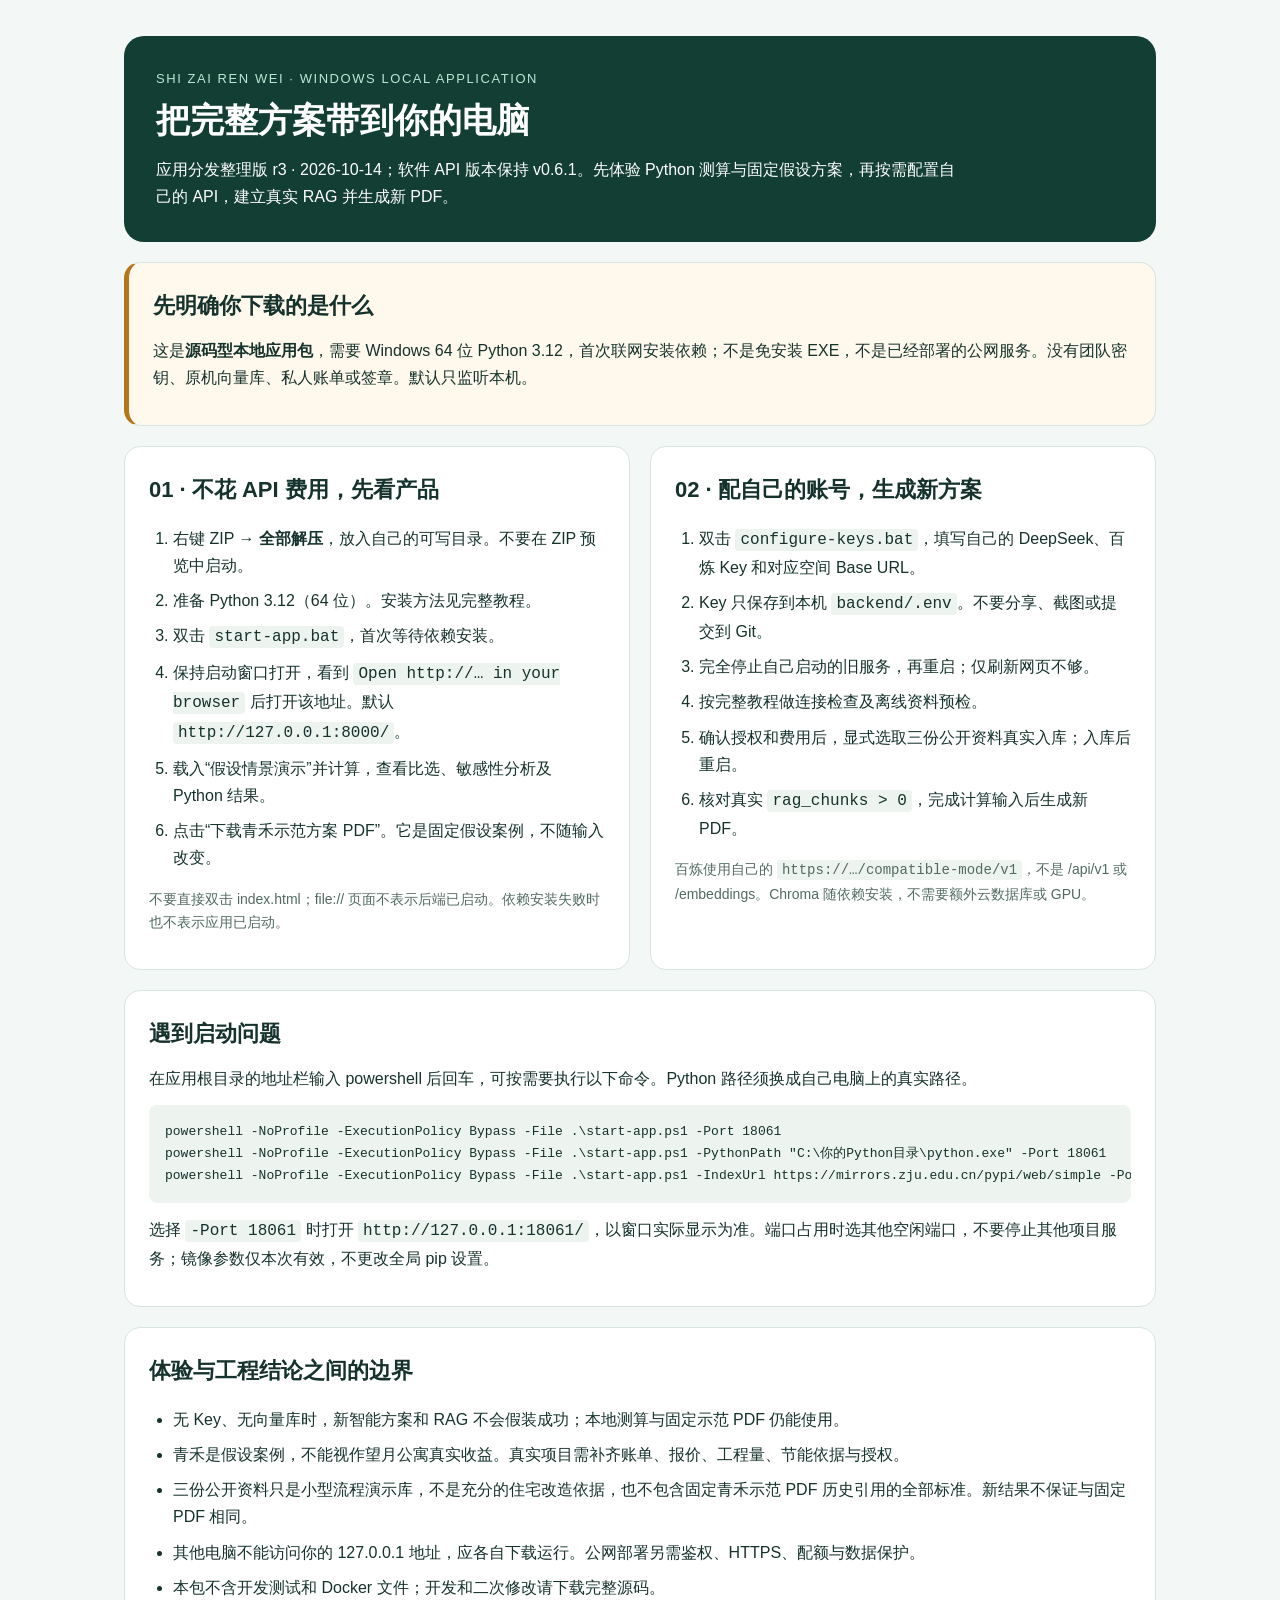
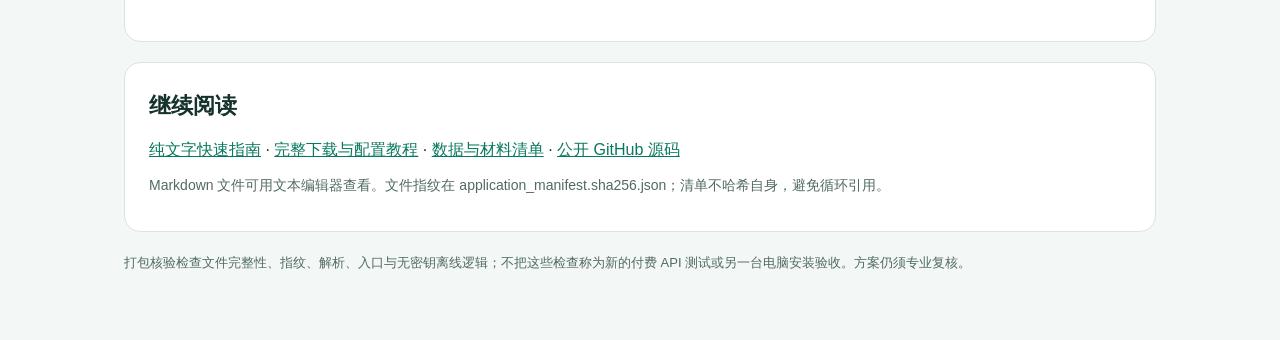
==== tools/templates/开始使用.html @ 920b5f08 "Publish r3 Windows application and consistent configuration materials" ====
<!doctype html>
<html lang="zh-CN">
<head>
<meta charset="UTF-8">
<meta name="viewport" content="width=device-width, initial-scale=1">
<title>室在人为 · 开始使用</title>
<style>
:root{color-scheme:light;--ink:#16322c;--muted:#526a63;--green:#08795f;--line:#d8e5df}*{box-sizing:border-box}body{margin:0;background:#f3f7f5;color:var(--ink);font:16px/1.7 "Microsoft YaHei","PingFang SC",sans-serif}main{max-width:1080px;margin:36px auto;padding:0 24px 40px}header{background:#123e33;color:#fff;padding:32px;border-radius:20px}h1{margin:8px 0;font-size:34px;line-height:1.35}.tag{font-size:13px;color:#bce7d4;letter-spacing:.12em}header p{margin:12px 0 0;max-width:800px}section{background:#fff;border:1px solid var(--line);border-radius:16px;padding:24px;margin-top:20px}h2{font-size:22px;margin:0 0 12px}h3{font-size:17px;margin:0 0 8px}p{margin:10px 0}.grid{display:grid;grid-template-columns:1fr 1fr;gap:20px}.note{border-left:5px solid #b37619;background:#fff9ed}ol,ul{padding-left:1.5em}li{margin:8px 0}code,pre{font-family:Consolas,monospace;background:#edf3ef}code{padding:2px 5px;border-radius:4px}pre{padding:16px;overflow:auto;font-size:13px;line-height:1.7;border-radius:8px}a{color:var(--green);overflow-wrap:anywhere}footer{color:var(--muted);font-size:13px;margin-top:20px}.small{font-size:14px;color:var(--muted)}@media(max-width:700px){.grid{grid-template-columns:1fr}main{margin:18px auto;padding:0 14px 24px}header,section{padding:20px}h1{font-size:28px}}@media print{body{background:white}main{max-width:none;margin:0;padding:0}header{background:white;color:#16322c;border:1px solid #16322c}.tag{color:#526a63}section{break-inside:avoid}a{color:#16322c}}
</style>
</head>
<body><main>
<header><div class="tag">SHI ZAI REN WEI · WINDOWS LOCAL APPLICATION</div><h1>把完整方案带到你的电脑</h1><p>应用分发整理版 r3 · 2026-10-14；软件 API 版本保持 v0.6.1。先体验 Python 测算与固定假设方案，再按需配置自己的 API，建立真实 RAG 并生成新 PDF。</p></header>
<section class="note"><h2>先明确你下载的是什么</h2><p>这是<strong>源码型本地应用包</strong>，需要 Windows 64 位 Python 3.12，首次联网安装依赖；不是免安装 EXE，不是已经部署的公网服务。没有团队密钥、原机向量库、私人账单或签章。默认只监听本机。</p></section>
<div class="grid">
<section><h2>01 · 不花 API 费用，先看产品</h2><ol><li>右键 ZIP → <strong>全部解压</strong>，放入自己的可写目录。不要在 ZIP 预览中启动。</li><li>准备 Python 3.12（64 位）。安装方法见完整教程。</li><li>双击 <code>start-app.bat</code>，首次等待依赖安装。</li><li>保持启动窗口打开，看到 <code>Open http://… in your browser</code> 后打开该地址。默认 <code>http://127.0.0.1:8000/</code>。</li><li>载入“假设情景演示”并计算，查看比选、敏感性分析及 Python 结果。</li><li>点击“下载青禾示范方案 PDF”。它是固定假设案例，不随输入改变。</li></ol><p class="small">不要直接双击 index.html；file:// 页面不表示后端已启动。依赖安装失败时也不表示应用已启动。</p></section>
<section><h2>02 · 配自己的账号，生成新方案</h2><ol><li>双击 <code>configure-keys.bat</code>，填写自己的 DeepSeek、百炼 Key 和对应空间 Base URL。</li><li>Key 只保存到本机 <code>backend/.env</code>。不要分享、截图或提交到 Git。</li><li>完全停止自己启动的旧服务，再重启；仅刷新网页不够。</li><li>按完整教程做连接检查及离线资料预检。</li><li>确认授权和费用后，显式选取三份公开资料真实入库；入库后重启。</li><li>核对真实 <code>rag_chunks &gt; 0</code>，完成计算输入后生成新 PDF。</li></ol><p class="small">百炼使用自己的 <code>https://…/compatible-mode/v1</code>，不是 /api/v1 或 /embeddings。Chroma 随依赖安装，不需要额外云数据库或 GPU。</p></section>
</div>
<section><h2>遇到启动问题</h2><p>在应用根目录的地址栏输入 powershell 后回车，可按需要执行以下命令。Python 路径须换成自己电脑上的真实路径。</p><pre>powershell -NoProfile -ExecutionPolicy Bypass -File .\start-app.ps1 -Port 18061
powershell -NoProfile -ExecutionPolicy Bypass -File .\start-app.ps1 -PythonPath "C:\你的Python目录\python.exe" -Port 18061
powershell -NoProfile -ExecutionPolicy Bypass -File .\start-app.ps1 -IndexUrl https://mirrors.zju.edu.cn/pypi/web/simple -Port 18061</pre><p>选择 <code>-Port 18061</code> 时打开 <code>http://127.0.0.1:18061/</code>，以窗口实际显示为准。端口占用时选其他空闲端口，不要停止其他项目服务；镜像参数仅本次有效，不更改全局 pip 设置。</p></section>
<section><h2>体验与工程结论之间的边界</h2><ul><li>无 Key、无向量库时，新智能方案和 RAG 不会假装成功；本地测算与固定示范 PDF 仍能使用。</li><li>青禾是假设案例，不能视作望月公寓真实收益。真实项目需补齐账单、报价、工程量、节能依据与授权。</li><li>三份公开资料只是小型流程演示库，不是充分的住宅改造依据，也不包含固定青禾示范 PDF 历史引用的全部标准。新结果不保证与固定 PDF 相同。</li><li>其他电脑不能访问你的 127.0.0.1 地址，应各自下载运行。公网部署另需鉴权、HTTPS、配额与数据保护。</li><li>本包不含开发测试和 Docker 文件；开发和二次修改请下载完整源码。</li></ul></section>
<section><h2>继续阅读</h2><p><a href="开始使用.txt">纯文字快速指南</a> · <a href="docs/下载后运行与配置.md">完整下载与配置教程</a> · <a href="docs/数据与材料收集清单.md">数据与材料清单</a> · <a href="https://github.com/zjuhechao/shi-zai-ren-wei">公开 GitHub 源码</a></p><p class="small">Markdown 文件可用文本编辑器查看。文件指纹在 application_manifest.sha256.json；清单不哈希自身，避免循环引用。</p></section>
<footer>打包核验检查文件完整性、指纹、解析、入口与无密钥离线逻辑；不把这些检查称为新的付费 API 测试或另一台电脑安装验收。方案仍须专业复核。</footer>
</main></body></html>
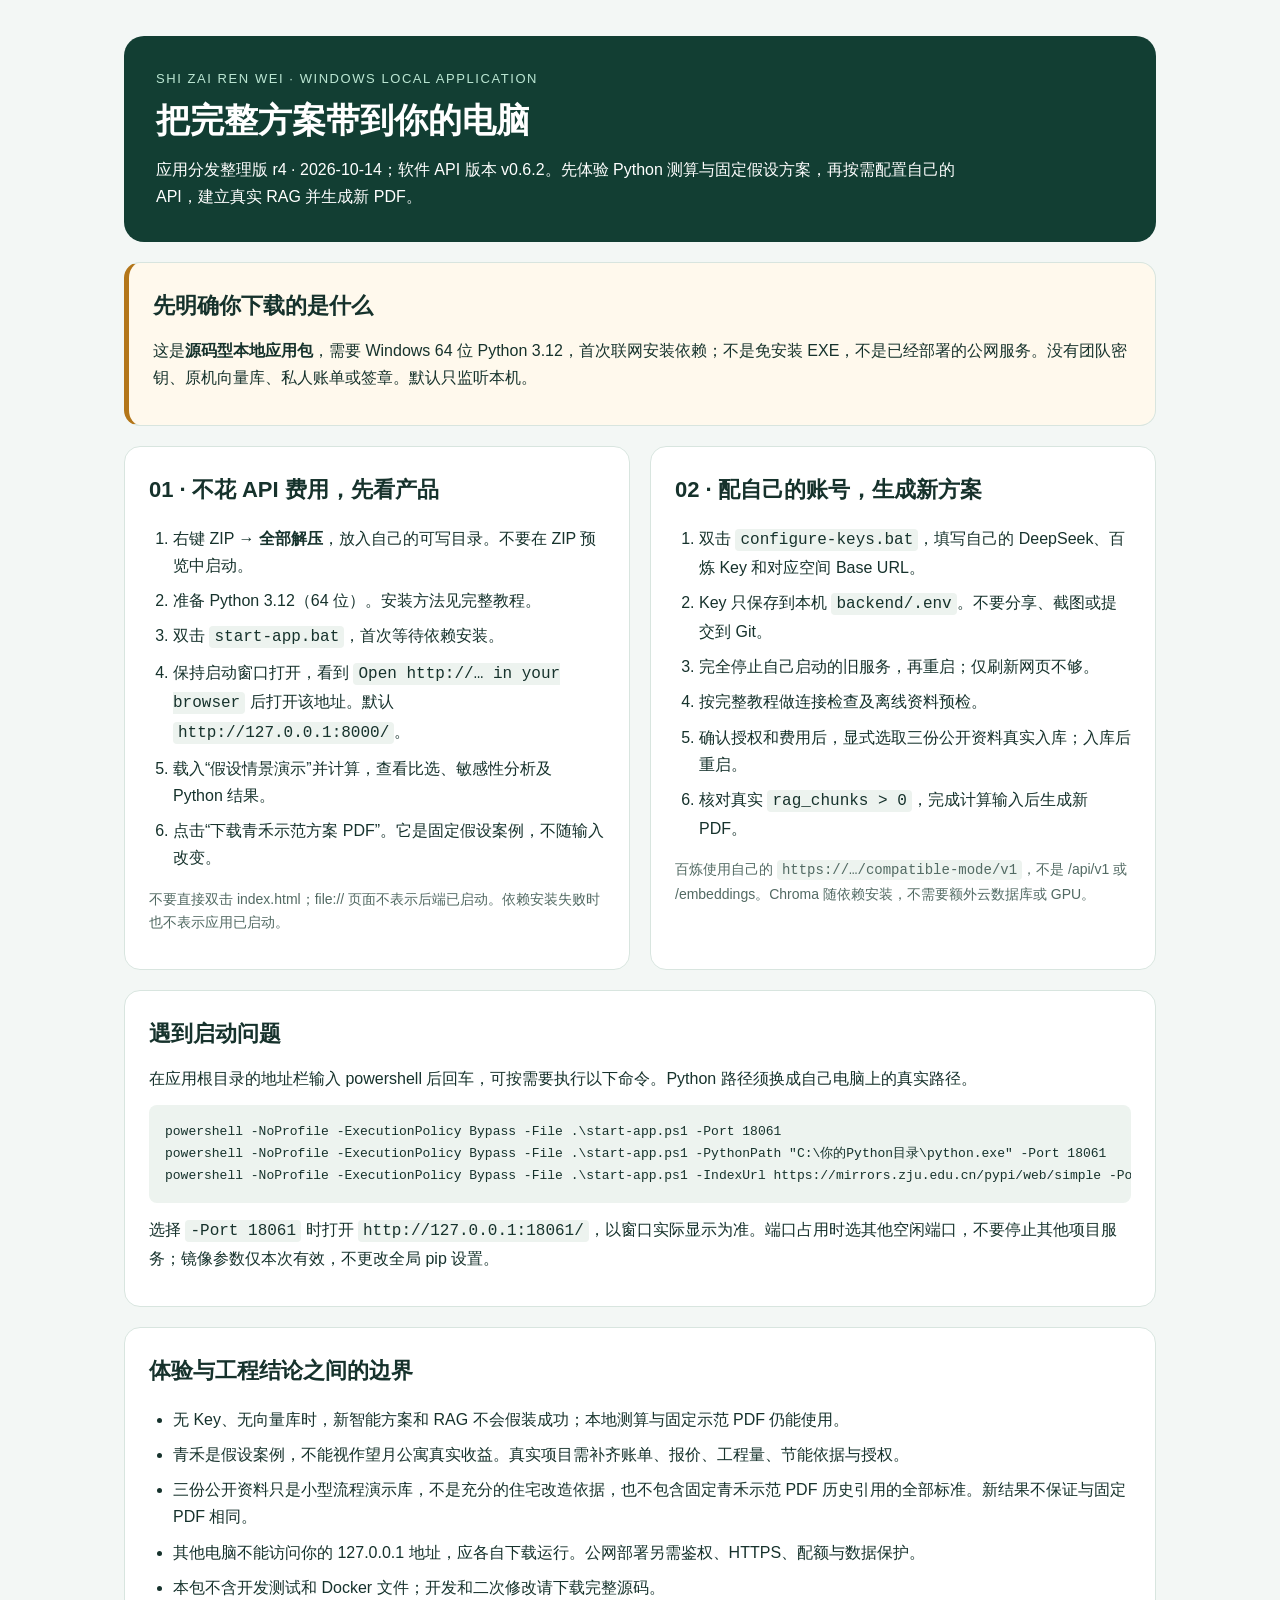
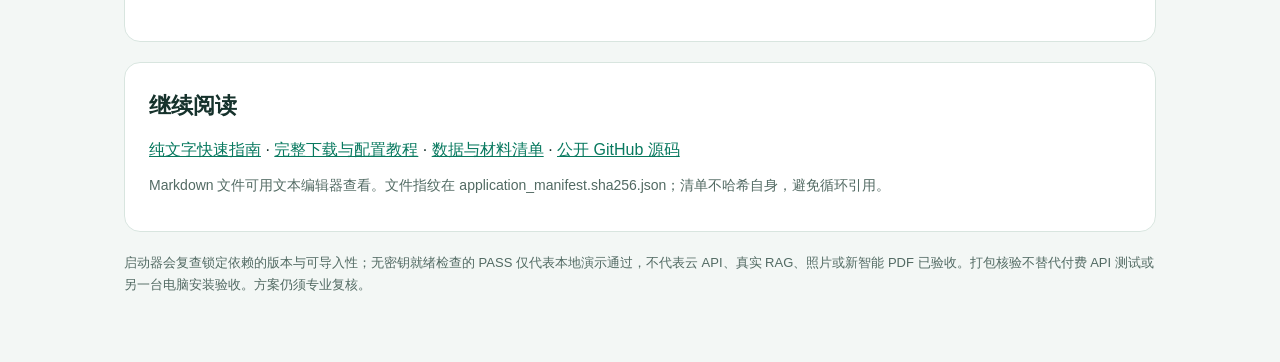
==== commit 1952436e: "Harden v0.6.2 local demo and synchronize r4 delivery" ====
--- a/tools/templates/开始使用.html
+++ b/tools/templates/开始使用.html
@@ -9,7 +9,7 @@
 </style>
 </head>
 <body><main>
-<header><div class="tag">SHI ZAI REN WEI · WINDOWS LOCAL APPLICATION</div><h1>把完整方案带到你的电脑</h1><p>应用分发整理版 r3 · 2026-10-14；软件 API 版本保持 v0.6.1。先体验 Python 测算与固定假设方案，再按需配置自己的 API，建立真实 RAG 并生成新 PDF。</p></header>
+<header><div class="tag">SHI ZAI REN WEI · WINDOWS LOCAL APPLICATION</div><h1>把完整方案带到你的电脑</h1><p>应用分发整理版 r4 · 2026-10-14；软件 API 版本 v0.6.2。先体验 Python 测算与固定假设方案，再按需配置自己的 API，建立真实 RAG 并生成新 PDF。</p></header>
 <section class="note"><h2>先明确你下载的是什么</h2><p>这是<strong>源码型本地应用包</strong>，需要 Windows 64 位 Python 3.12，首次联网安装依赖；不是免安装 EXE，不是已经部署的公网服务。没有团队密钥、原机向量库、私人账单或签章。默认只监听本机。</p></section>
 <div class="grid">
 <section><h2>01 · 不花 API 费用，先看产品</h2><ol><li>右键 ZIP → <strong>全部解压</strong>，放入自己的可写目录。不要在 ZIP 预览中启动。</li><li>准备 Python 3.12（64 位）。安装方法见完整教程。</li><li>双击 <code>start-app.bat</code>，首次等待依赖安装。</li><li>保持启动窗口打开，看到 <code>Open http://… in your browser</code> 后打开该地址。默认 <code>http://127.0.0.1:8000/</code>。</li><li>载入“假设情景演示”并计算，查看比选、敏感性分析及 Python 结果。</li><li>点击“下载青禾示范方案 PDF”。它是固定假设案例，不随输入改变。</li></ol><p class="small">不要直接双击 index.html；file:// 页面不表示后端已启动。依赖安装失败时也不表示应用已启动。</p></section>
@@ -20,5 +20,5 @@
 powershell -NoProfile -ExecutionPolicy Bypass -File .\start-app.ps1 -IndexUrl https://mirrors.zju.edu.cn/pypi/web/simple -Port 18061</pre><p>选择 <code>-Port 18061</code> 时打开 <code>http://127.0.0.1:18061/</code>，以窗口实际显示为准。端口占用时选其他空闲端口，不要停止其他项目服务；镜像参数仅本次有效，不更改全局 pip 设置。</p></section>
 <section><h2>体验与工程结论之间的边界</h2><ul><li>无 Key、无向量库时，新智能方案和 RAG 不会假装成功；本地测算与固定示范 PDF 仍能使用。</li><li>青禾是假设案例，不能视作望月公寓真实收益。真实项目需补齐账单、报价、工程量、节能依据与授权。</li><li>三份公开资料只是小型流程演示库，不是充分的住宅改造依据，也不包含固定青禾示范 PDF 历史引用的全部标准。新结果不保证与固定 PDF 相同。</li><li>其他电脑不能访问你的 127.0.0.1 地址，应各自下载运行。公网部署另需鉴权、HTTPS、配额与数据保护。</li><li>本包不含开发测试和 Docker 文件；开发和二次修改请下载完整源码。</li></ul></section>
 <section><h2>继续阅读</h2><p><a href="开始使用.txt">纯文字快速指南</a> · <a href="docs/下载后运行与配置.md">完整下载与配置教程</a> · <a href="docs/数据与材料收集清单.md">数据与材料清单</a> · <a href="https://github.com/zjuhechao/shi-zai-ren-wei">公开 GitHub 源码</a></p><p class="small">Markdown 文件可用文本编辑器查看。文件指纹在 application_manifest.sha256.json；清单不哈希自身，避免循环引用。</p></section>
-<footer>打包核验检查文件完整性、指纹、解析、入口与无密钥离线逻辑；不把这些检查称为新的付费 API 测试或另一台电脑安装验收。方案仍须专业复核。</footer>
+<footer>启动器会复查锁定依赖的版本与可导入性；无密钥就绪检查的 PASS 仅代表本地演示通过，不代表云 API、真实 RAG、照片或新智能 PDF 已验收。打包核验不替代付费 API 测试或另一台电脑安装验收。方案仍须专业复核。</footer>
 </main></body></html>
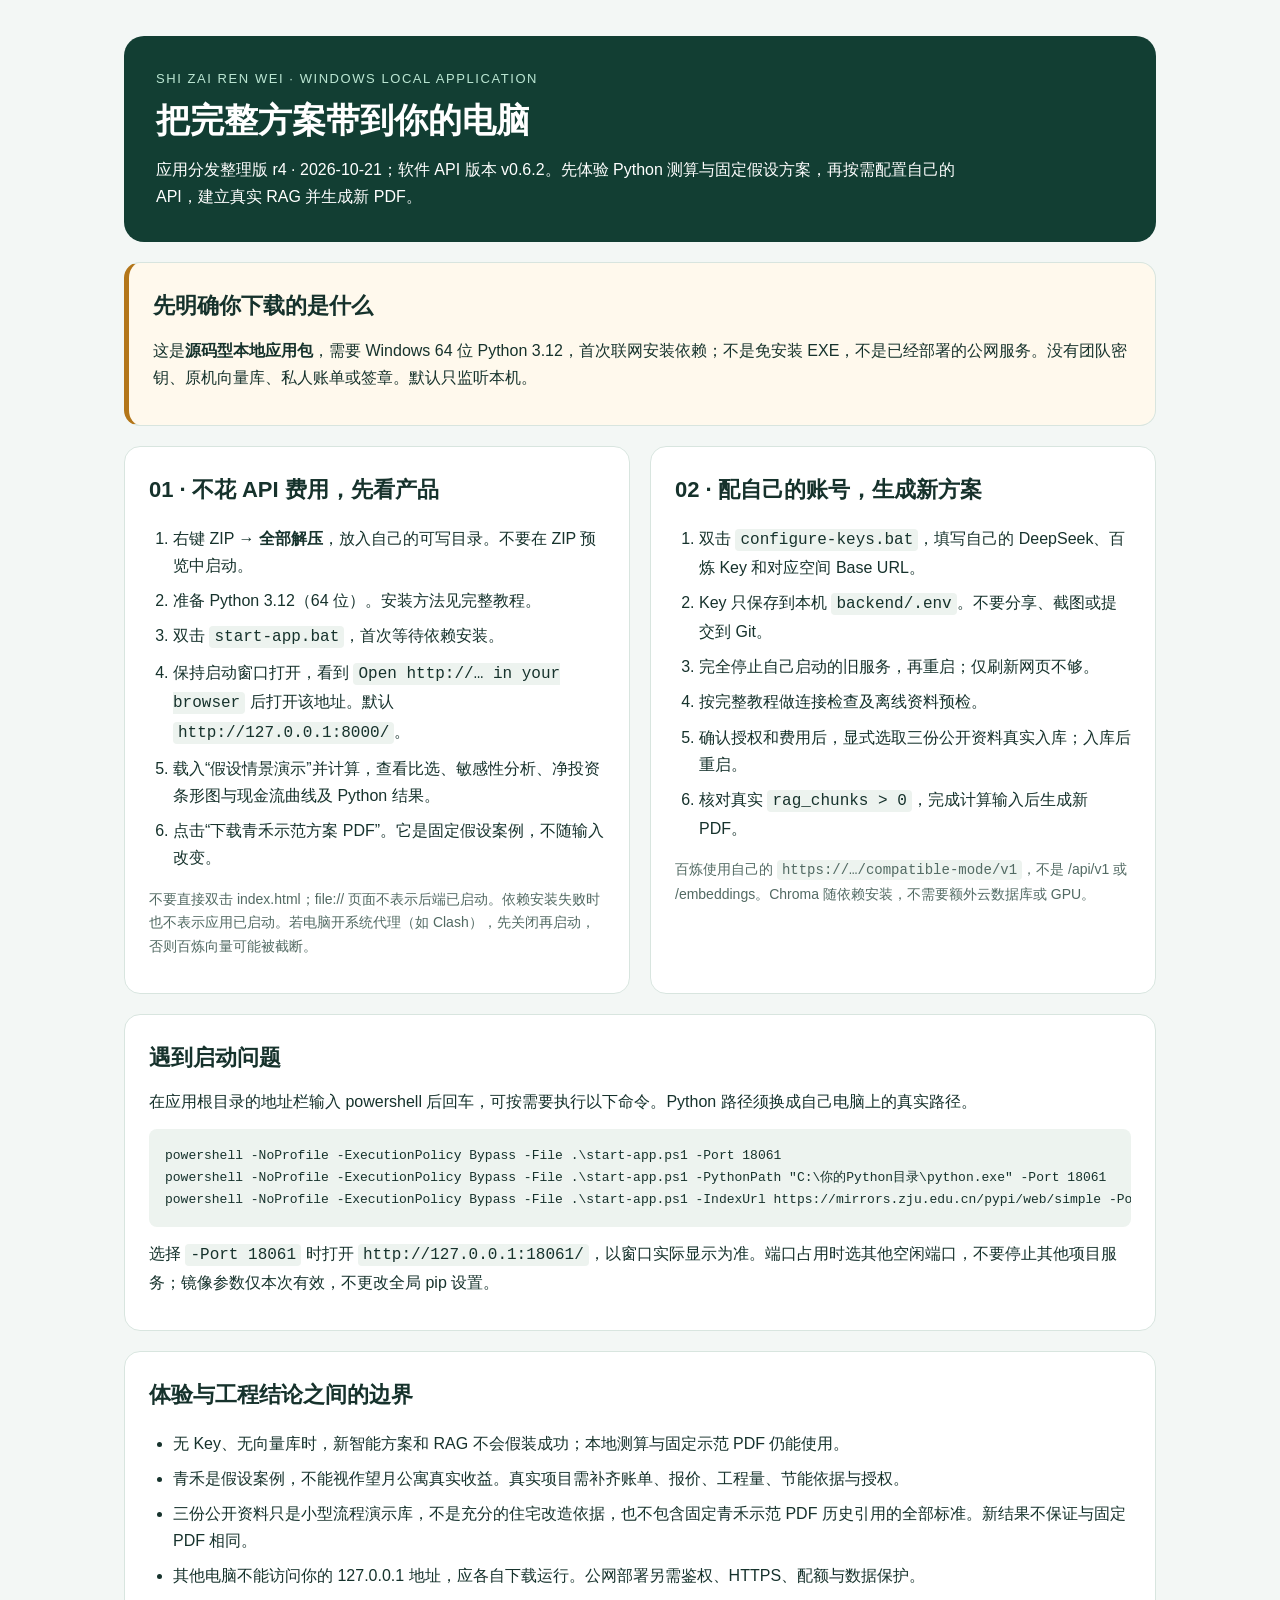
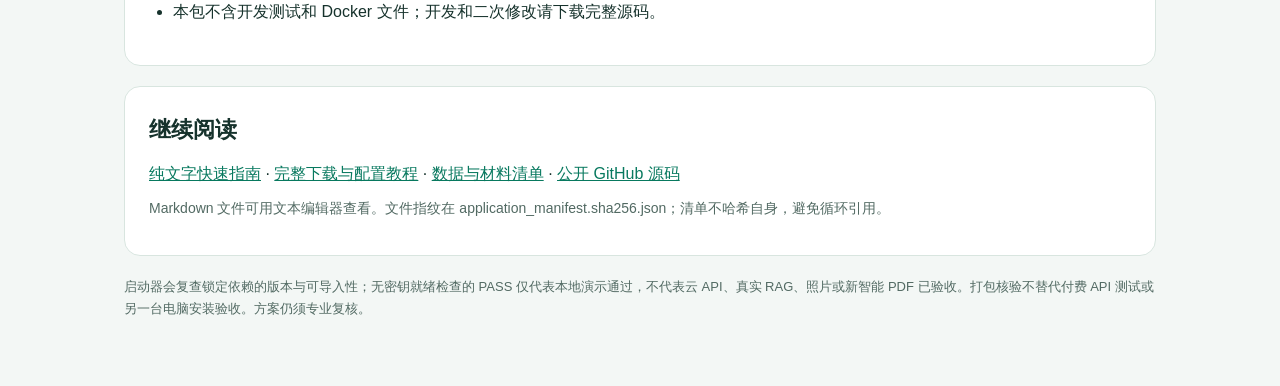
==== commit 96a44392: "校赛前最终核查：修复三项问题并增强前端体验 - 修复 PDF 有效性标签映射不一致（不再泄露英文枚举） - 修复照片分析同步阻塞事件循环（改线程池执行） - 新增前端口径对齐测试 verify_fro" ====
--- a/tools/templates/开始使用.html
+++ b/tools/templates/开始使用.html
@@ -9,10 +9,10 @@
 </style>
 </head>
 <body><main>
-<header><div class="tag">SHI ZAI REN WEI · WINDOWS LOCAL APPLICATION</div><h1>把完整方案带到你的电脑</h1><p>应用分发整理版 r4 · 2026-10-14；软件 API 版本 v0.6.2。先体验 Python 测算与固定假设方案，再按需配置自己的 API，建立真实 RAG 并生成新 PDF。</p></header>
+<header><div class="tag">SHI ZAI REN WEI · WINDOWS LOCAL APPLICATION</div><h1>把完整方案带到你的电脑</h1><p>应用分发整理版 r4 · 2026-10-21；软件 API 版本 v0.6.2。先体验 Python 测算与固定假设方案，再按需配置自己的 API，建立真实 RAG 并生成新 PDF。</p></header>
 <section class="note"><h2>先明确你下载的是什么</h2><p>这是<strong>源码型本地应用包</strong>，需要 Windows 64 位 Python 3.12，首次联网安装依赖；不是免安装 EXE，不是已经部署的公网服务。没有团队密钥、原机向量库、私人账单或签章。默认只监听本机。</p></section>
 <div class="grid">
-<section><h2>01 · 不花 API 费用，先看产品</h2><ol><li>右键 ZIP → <strong>全部解压</strong>，放入自己的可写目录。不要在 ZIP 预览中启动。</li><li>准备 Python 3.12（64 位）。安装方法见完整教程。</li><li>双击 <code>start-app.bat</code>，首次等待依赖安装。</li><li>保持启动窗口打开，看到 <code>Open http://… in your browser</code> 后打开该地址。默认 <code>http://127.0.0.1:8000/</code>。</li><li>载入“假设情景演示”并计算，查看比选、敏感性分析及 Python 结果。</li><li>点击“下载青禾示范方案 PDF”。它是固定假设案例，不随输入改变。</li></ol><p class="small">不要直接双击 index.html；file:// 页面不表示后端已启动。依赖安装失败时也不表示应用已启动。</p></section>
+<section><h2>01 · 不花 API 费用，先看产品</h2><ol><li>右键 ZIP → <strong>全部解压</strong>，放入自己的可写目录。不要在 ZIP 预览中启动。</li><li>准备 Python 3.12（64 位）。安装方法见完整教程。</li><li>双击 <code>start-app.bat</code>，首次等待依赖安装。</li><li>保持启动窗口打开，看到 <code>Open http://… in your browser</code> 后打开该地址。默认 <code>http://127.0.0.1:8000/</code>。</li><li>载入“假设情景演示”并计算，查看比选、敏感性分析、净投资条形图与现金流曲线及 Python 结果。</li><li>点击“下载青禾示范方案 PDF”。它是固定假设案例，不随输入改变。</li></ol><p class="small">不要直接双击 index.html；file:// 页面不表示后端已启动。依赖安装失败时也不表示应用已启动。若电脑开系统代理（如 Clash），先关闭再启动，否则百炼向量可能被截断。</p></section>
 <section><h2>02 · 配自己的账号，生成新方案</h2><ol><li>双击 <code>configure-keys.bat</code>，填写自己的 DeepSeek、百炼 Key 和对应空间 Base URL。</li><li>Key 只保存到本机 <code>backend/.env</code>。不要分享、截图或提交到 Git。</li><li>完全停止自己启动的旧服务，再重启；仅刷新网页不够。</li><li>按完整教程做连接检查及离线资料预检。</li><li>确认授权和费用后，显式选取三份公开资料真实入库；入库后重启。</li><li>核对真实 <code>rag_chunks &gt; 0</code>，完成计算输入后生成新 PDF。</li></ol><p class="small">百炼使用自己的 <code>https://…/compatible-mode/v1</code>，不是 /api/v1 或 /embeddings。Chroma 随依赖安装，不需要额外云数据库或 GPU。</p></section>
 </div>
 <section><h2>遇到启动问题</h2><p>在应用根目录的地址栏输入 powershell 后回车，可按需要执行以下命令。Python 路径须换成自己电脑上的真实路径。</p><pre>powershell -NoProfile -ExecutionPolicy Bypass -File .\start-app.ps1 -Port 18061
